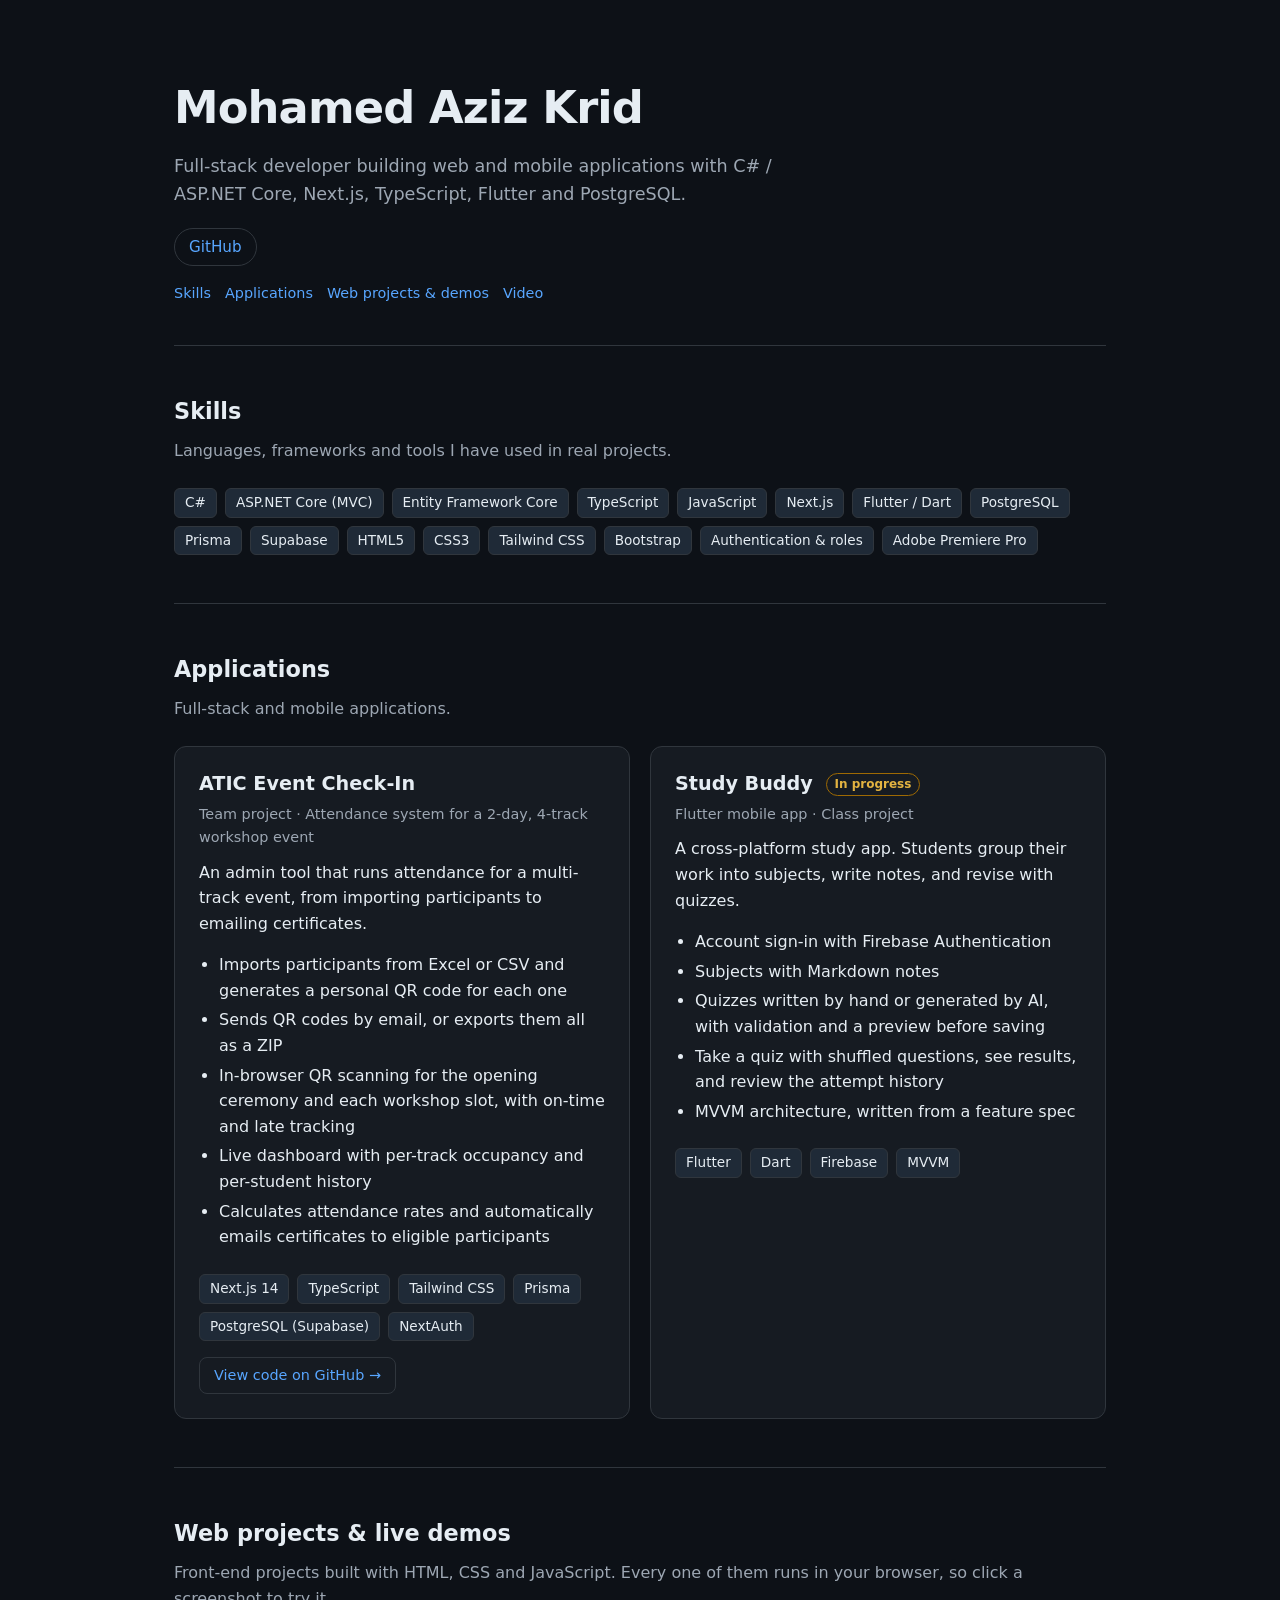
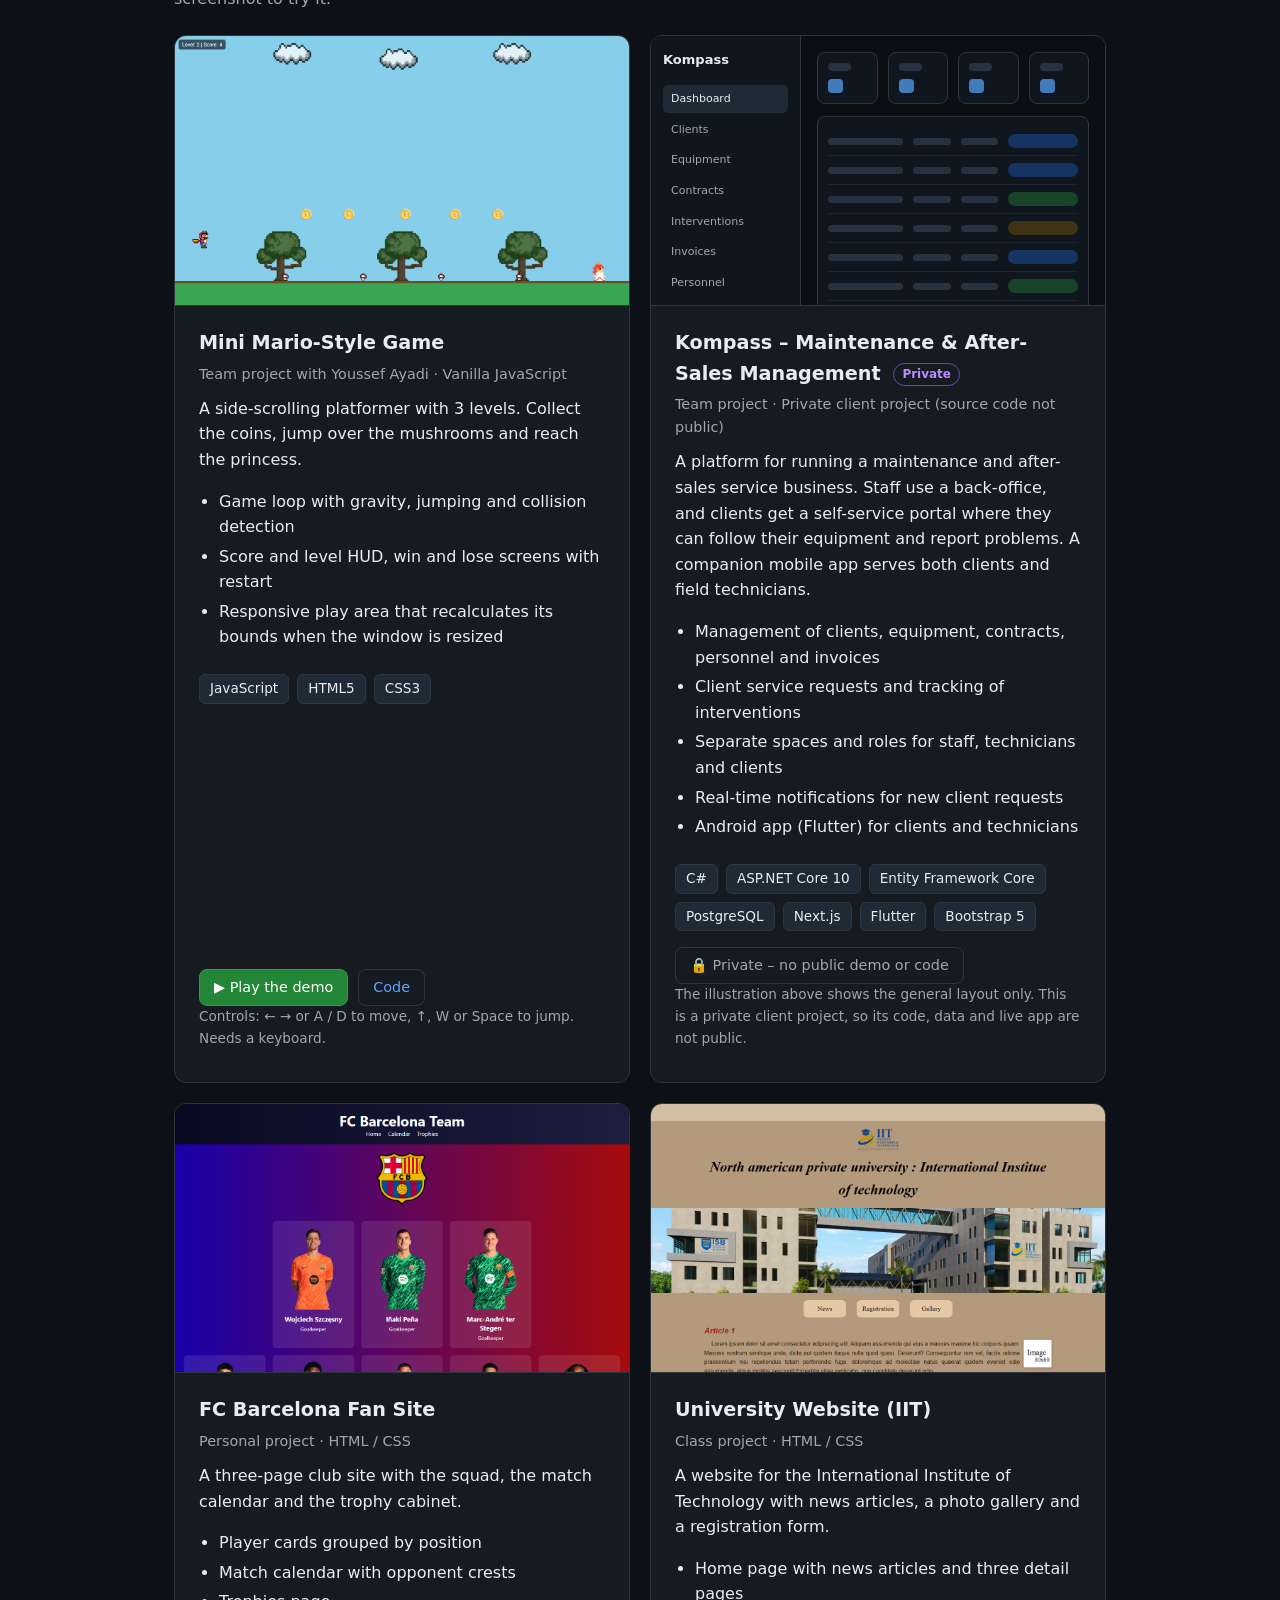
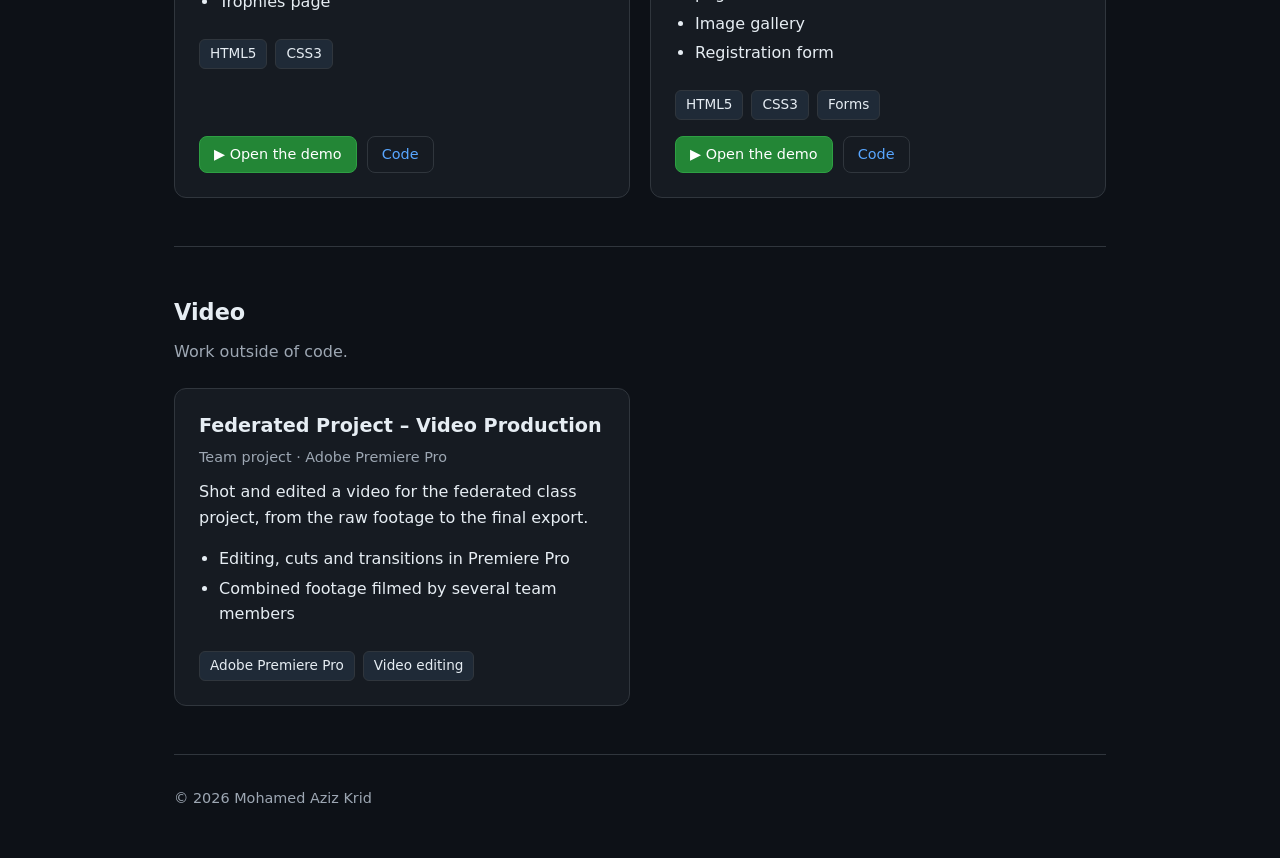
==== index.html @ 58ccea59 "Portfolio: projects, live demos and private Kompass overview Co-Authored-By: Claude Opus 5.5 <norepl" ====
<!DOCTYPE html>
<html lang="en">
<head>
<meta charset="UTF-8">
<meta name="viewport" content="width=device-width, initial-scale=1">
<title>Mohamed Aziz Krid – Portfolio</title>
<meta name="description" content="Portfolio of Mohamed Aziz Krid: web and mobile applications built with ASP.NET Core, Next.js, Flutter and PostgreSQL.">
<style>
:root {
  --bg: #0d1117; --panel: #161b22; --border: #30363d;
  --text: #e6edf3; --muted: #9da7b3; --accent: #58a6ff; --tag: #1f2a37;
}
* { box-sizing: border-box; }
body {
  margin: 0; background: var(--bg); color: var(--text);
  font-family: system-ui, -apple-system, "Segoe UI", Roboto, sans-serif; line-height: 1.6;
}
a { color: var(--accent); text-decoration: none; }
a:hover { text-decoration: underline; }
.wrap { max-width: 980px; margin: 0 auto; padding: 0 24px; }
header { padding: 72px 0 40px; border-bottom: 1px solid var(--border); }
header h1 { margin: 0 0 8px; font-size: clamp(2rem, 5vw, 2.8rem); letter-spacing: -0.02em; }
header p { margin: 0; color: var(--muted); font-size: 1.1rem; max-width: 640px; }
.links { margin-top: 20px; display: flex; gap: 12px; flex-wrap: wrap; }
.links a { border: 1px solid var(--border); padding: 6px 14px; border-radius: 999px; font-size: .95rem; }
nav.jump { margin-top: 16px; font-size: .9rem; color: var(--muted); }
nav.jump a { margin-right: 14px; }
section { padding: 48px 0; border-bottom: 1px solid var(--border); }
h2 { margin: 0 0 8px; font-size: 1.4rem; }
.lead { color: var(--muted); margin: 0 0 24px; }
.skills { display: flex; flex-wrap: wrap; gap: 8px; }
.tag { background: var(--tag); color: var(--text); border: 1px solid var(--border);
  padding: 3px 10px; border-radius: 6px; font-size: .85rem; }
.grid { display: grid; grid-template-columns: repeat(auto-fill, minmax(min(100%, 440px), 1fr)); gap: 20px; }
.project { background: var(--panel); border: 1px solid var(--border); border-radius: 12px;
  overflow: hidden; display: flex; flex-direction: column; }
.project.wide { grid-column: 1 / -1; }
.shot { display: block; aspect-ratio: 16 / 9.5; background: #0b0f14; border-bottom: 1px solid var(--border); overflow: hidden; }
.shot img { width: 100%; height: 100%; object-fit: cover; object-position: top; display: block; transition: transform .3s ease; }
a.shot:hover img { transform: scale(1.03); }
.body { padding: 22px 24px 24px; display: flex; flex-direction: column; flex: 1; }
.project h3 { margin: 0 0 4px; font-size: 1.2rem; }
.meta { color: var(--muted); font-size: .9rem; margin-bottom: 10px; }
.badge { display: inline-block; font-size: .75rem; padding: 1px 8px; border-radius: 999px;
  border: 1px solid #9e6a03; color: #e3b341; margin-left: 6px; vertical-align: middle; }
.badge.private { border-color: #6e40c9; color: #bc8cff; }
.project p { margin: 0 0 8px; }
.project ul { margin: 8px 0; padding-left: 20px; }
.project li { margin-bottom: 4px; }
.project .skills { margin-top: 12px; }
.actions { margin-top: auto; padding-top: 16px; display: flex; gap: 10px; flex-wrap: wrap; }
.btn { border: 1px solid var(--border); padding: 6px 14px; border-radius: 8px; font-size: .9rem; }
.btn.primary { background: #238636; border-color: #2ea043; color: #fff; }
.btn.primary:hover { background: #2ea043; text-decoration: none; }
.note { color: var(--muted); font-size: .85rem; margin-top: 12px; }
/* Kompass overview illustration (no real data) */
.mock { display: grid; grid-template-columns: 150px 1fr; height: 100%; font-size: 11px; color: var(--muted); }
.mock .side { background: #10161e; border-right: 1px solid var(--border); padding: 14px 12px; }
.mock .side b { display: block; color: var(--text); font-size: 13px; margin-bottom: 14px; }
.mock .side span { display: block; padding: 5px 8px; border-radius: 5px; margin-bottom: 3px; }
.mock .side span.on { background: var(--tag); color: var(--text); }
.mock .main { padding: 16px; display: flex; flex-direction: column; gap: 12px; }
.mock .kpis { display: grid; grid-template-columns: repeat(4, 1fr); gap: 10px; }
.mock .kpi { background: #10161e; border: 1px solid var(--border); border-radius: 8px; padding: 10px; }
.mock .kpi i { display: block; height: 8px; width: 60%; background: #263241; border-radius: 4px; margin-bottom: 8px; }
.mock .kpi em { display: block; height: 14px; width: 40%; background: var(--accent); opacity: .7; border-radius: 4px; }
.mock .table { background: #10161e; border: 1px solid var(--border); border-radius: 8px; padding: 10px; flex: 1; }
.mock .row { display: grid; grid-template-columns: 2fr 1fr 1fr 70px; gap: 10px; padding: 7px 0; border-bottom: 1px solid #1c2430; align-items: center; }
.mock .row i { height: 7px; background: #263241; border-radius: 4px; }
.mock .row u { height: 14px; border-radius: 999px; background: #1f6feb55; }
.mock .row:nth-child(3n) u { background: #2ea04355; }
.mock .row:nth-child(4n) u { background: #9e6a0355; }
@media (max-width: 560px) { .mock { grid-template-columns: 1fr; } .mock .side { display: none; } .mock .kpis { grid-template-columns: repeat(2, 1fr); } }
footer { padding: 32px 0 48px; color: var(--muted); font-size: .9rem; }
</style>
</head>
<body>
<div class="wrap">
<header>
  <h1>Mohamed Aziz Krid</h1>
  <p>Full-stack developer building web and mobile applications with C# / ASP.NET Core, Next.js, TypeScript, Flutter and PostgreSQL.</p>
  <div class="links">
    <a href="https://github.com/krid20">GitHub</a>
  </div>
  <nav class="jump"><a href="#skills">Skills</a><a href="#projects">Applications</a><a href="#web">Web projects &amp; demos</a><a href="#media">Video</a></nav>
</header>

<section id="skills">
  <h2>Skills</h2>
  <p class="lead">Languages, frameworks and tools I have used in real projects.</p>
  <div class="skills">
    <span class="tag">C#</span>
    <span class="tag">ASP.NET Core (MVC)</span>
    <span class="tag">Entity Framework Core</span>
    <span class="tag">TypeScript</span>
    <span class="tag">JavaScript</span>
    <span class="tag">Next.js</span>
    <span class="tag">Flutter / Dart</span>
    <span class="tag">PostgreSQL</span>
    <span class="tag">Prisma</span>
    <span class="tag">Supabase</span>
    <span class="tag">HTML5</span>
    <span class="tag">CSS3</span>
    <span class="tag">Tailwind CSS</span>
    <span class="tag">Bootstrap</span>
    <span class="tag">Authentication &amp; roles</span>
    <span class="tag">Adobe Premiere Pro</span>
  </div>
</section>

<section id="projects">
  <h2>Applications</h2>
  <p class="lead">Full-stack and mobile applications.</p>
  <div class="grid">

    

    <article class="project">
      <div class="body">
        <h3>ATIC Event Check-In</h3>
        <div class="meta">Team project · Attendance system for a 2-day, 4-track workshop event</div>
        <p>An admin tool that runs attendance for a multi-track event, from importing participants to emailing certificates.</p>
        <ul>
          <li>Imports participants from Excel or CSV and generates a personal QR code for each one</li>
          <li>Sends QR codes by email, or exports them all as a ZIP</li>
          <li>In-browser QR scanning for the opening ceremony and each workshop slot, with on-time and late tracking</li>
          <li>Live dashboard with per-track occupancy and per-student history</li>
          <li>Calculates attendance rates and automatically emails certificates to eligible participants</li>
        </ul>
        <div class="skills">
          <span class="tag">Next.js 14</span><span class="tag">TypeScript</span><span class="tag">Tailwind CSS</span>
          <span class="tag">Prisma</span><span class="tag">PostgreSQL (Supabase)</span><span class="tag">NextAuth</span>
        </div>
        <div class="actions"><a class="btn" href="https://github.com/ahmedmhiri/atic_check_in">View code on GitHub →</a></div>
      </div>
    </article>

    <article class="project">
      <div class="body">
        <h3>Study Buddy <span class="badge">In progress</span></h3>
        <div class="meta">Flutter mobile app · Class project</div>
        <p>A cross-platform study app. Students group their work into subjects, write notes, and revise with quizzes.</p>
        <ul>
          <li>Account sign-in with Firebase Authentication</li>
          <li>Subjects with Markdown notes</li>
          <li>Quizzes written by hand or generated by AI, with validation and a preview before saving</li>
          <li>Take a quiz with shuffled questions, see results, and review the attempt history</li>
          <li>MVVM architecture, written from a feature spec</li>
        </ul>
        <div class="skills">
          <span class="tag">Flutter</span><span class="tag">Dart</span><span class="tag">Firebase</span><span class="tag">MVVM</span>
        </div>
      </div>
    </article>

  </div>
</section>

<section id="web">
  <h2>Web projects &amp; live demos</h2>
  <p class="lead">Front-end projects built with HTML, CSS and JavaScript. Every one of them runs in your browser, so click a screenshot to try it.</p>
  <div class="grid">

    <article class="project">
      <a class="shot" href="demos/mario/index.html"><img src="img/mario.png" alt="Mini Mario Game screenshot" loading="lazy"></a>
      <div class="body">
        <h3>Mini Mario-Style Game</h3>
        <div class="meta">Team project with Youssef Ayadi · Vanilla JavaScript</div>
        <p>A side-scrolling platformer with 3 levels. Collect the coins, jump over the mushrooms and reach the princess.</p>
        <ul>
          <li>Game loop with gravity, jumping and collision detection</li>
          <li>Score and level HUD, win and lose screens with restart</li>
          <li>Responsive play area that recalculates its bounds when the window is resized</li>
        </ul>
        <div class="skills"><span class="tag">JavaScript</span><span class="tag">HTML5</span><span class="tag">CSS3</span></div>
        <div class="actions">
          <a class="btn primary" href="demos/mario/index.html">▶ Play the demo</a>
          <a class="btn" href="https://github.com/krid20/krid20.github.io/tree/main/demos/mario">Code</a>
        </div>
        <p class="note">Controls: ← → or A / D to move, ↑, W or Space to jump. Needs a keyboard.</p>
      </div>
    </article>

    <article class="project">
      <div class="shot" aria-label="Illustration of the Kompass back-office layout">
        <div class="mock">
          <div class="side">
            <b>Kompass</b>
            <span class="on">Dashboard</span><span>Clients</span><span>Equipment</span><span>Contracts</span><span>Interventions</span><span>Invoices</span><span>Personnel</span>
          </div>
          <div class="main">
            <div class="kpis"><div class="kpi"><i></i><em></em></div><div class="kpi"><i></i><em></em></div><div class="kpi"><i></i><em></em></div><div class="kpi"><i></i><em></em></div></div>
            <div class="table">
              <div class="row"><i></i><i></i><i></i><u></u></div>
              <div class="row"><i></i><i></i><i></i><u></u></div>
              <div class="row"><i></i><i></i><i></i><u></u></div>
              <div class="row"><i></i><i></i><i></i><u></u></div>
              <div class="row"><i></i><i></i><i></i><u></u></div>
              <div class="row"><i></i><i></i><i></i><u></u></div>
            </div>
          </div>
        </div>
      </div>
      <div class="body">
        <h3>Kompass – Maintenance &amp; After-Sales Management <span class="badge private">Private</span></h3>
        <div class="meta">Team project · Private client project (source code not public)</div>
        <p>A platform for running a maintenance and after-sales service business. Staff use a back-office, and clients get a self-service portal where they can follow their equipment and report problems. A companion mobile app serves both clients and field technicians.</p>
        <ul>
          <li>Management of clients, equipment, contracts, personnel and invoices</li>
          <li>Client service requests and tracking of interventions</li>
          <li>Separate spaces and roles for staff, technicians and clients</li>
          <li>Real-time notifications for new client requests</li>
          <li>Android app (Flutter) for clients and technicians</li>
        </ul>
        <div class="skills">
          <span class="tag">C#</span><span class="tag">ASP.NET Core 10</span><span class="tag">Entity Framework Core</span>
          <span class="tag">PostgreSQL</span><span class="tag">Next.js</span><span class="tag">Flutter</span><span class="tag">Bootstrap 5</span>
        </div>
        <div class="actions"><span class="btn" style="color:var(--muted);cursor:default">&#128274; Private &ndash; no public demo or code</span></div>
        <p class="note">The illustration above shows the general layout only. This is a private client project, so its code, data and live app are not public.</p>
      </div>
    </article>

    <article class="project">
      <a class="shot" href="demos/barca/index.html"><img src="img/barca.png" alt="FC Barcelona fan site screenshot" loading="lazy"></a>
      <div class="body">
        <h3>FC Barcelona Fan Site</h3>
        <div class="meta">Personal project · HTML / CSS</div>
        <p>A three-page club site with the squad, the match calendar and the trophy cabinet.</p>
        <ul>
          <li>Player cards grouped by position</li>
          <li>Match calendar with opponent crests</li>
          <li>Trophies page</li>
        </ul>
        <div class="skills"><span class="tag">HTML5</span><span class="tag">CSS3</span></div>
        <div class="actions">
          <a class="btn primary" href="demos/barca/index.html">▶ Open the demo</a>
          <a class="btn" href="https://github.com/krid20/krid20.github.io/tree/main/demos/barca">Code</a>
        </div>
      </div>
    </article>

    <article class="project">
      <a class="shot" href="demos/university/index.html"><img src="img/university.png" alt="University website screenshot" loading="lazy"></a>
      <div class="body">
        <h3>University Website (IIT)</h3>
        <div class="meta">Class project · HTML / CSS</div>
        <p>A website for the International Institute of Technology with news articles, a photo gallery and a registration form.</p>
        <ul>
          <li>Home page with news articles and three detail pages</li>
          <li>Image gallery</li>
          <li>Registration form</li>
        </ul>
        <div class="skills"><span class="tag">HTML5</span><span class="tag">CSS3</span><span class="tag">Forms</span></div>
        <div class="actions">
          <a class="btn primary" href="demos/university/index.html">▶ Open the demo</a>
          <a class="btn" href="https://github.com/krid20/krid20.github.io/tree/main/demos/university">Code</a>
        </div>
      </div>
    </article>

  </div>
</section>

<section id="media">
  <h2>Video</h2>
  <p class="lead">Work outside of code.</p>
  <div class="grid">
    <article class="project">
      <div class="body">
        <h3>Federated Project – Video Production</h3>
        <div class="meta">Team project · Adobe Premiere Pro</div>
        <p>Shot and edited a video for the federated class project, from the raw footage to the final export.</p>
        <ul>
          <li>Editing, cuts and transitions in Premiere Pro</li>
          <li>Combined footage filmed by several team members</li>
        </ul>
        <div class="skills"><span class="tag">Adobe Premiere Pro</span><span class="tag">Video editing</span></div>
      </div>
    </article>
  </div>
</section>

<footer>
  © 2026 Mohamed Aziz Krid
</footer>
</div>
</body>
</html>
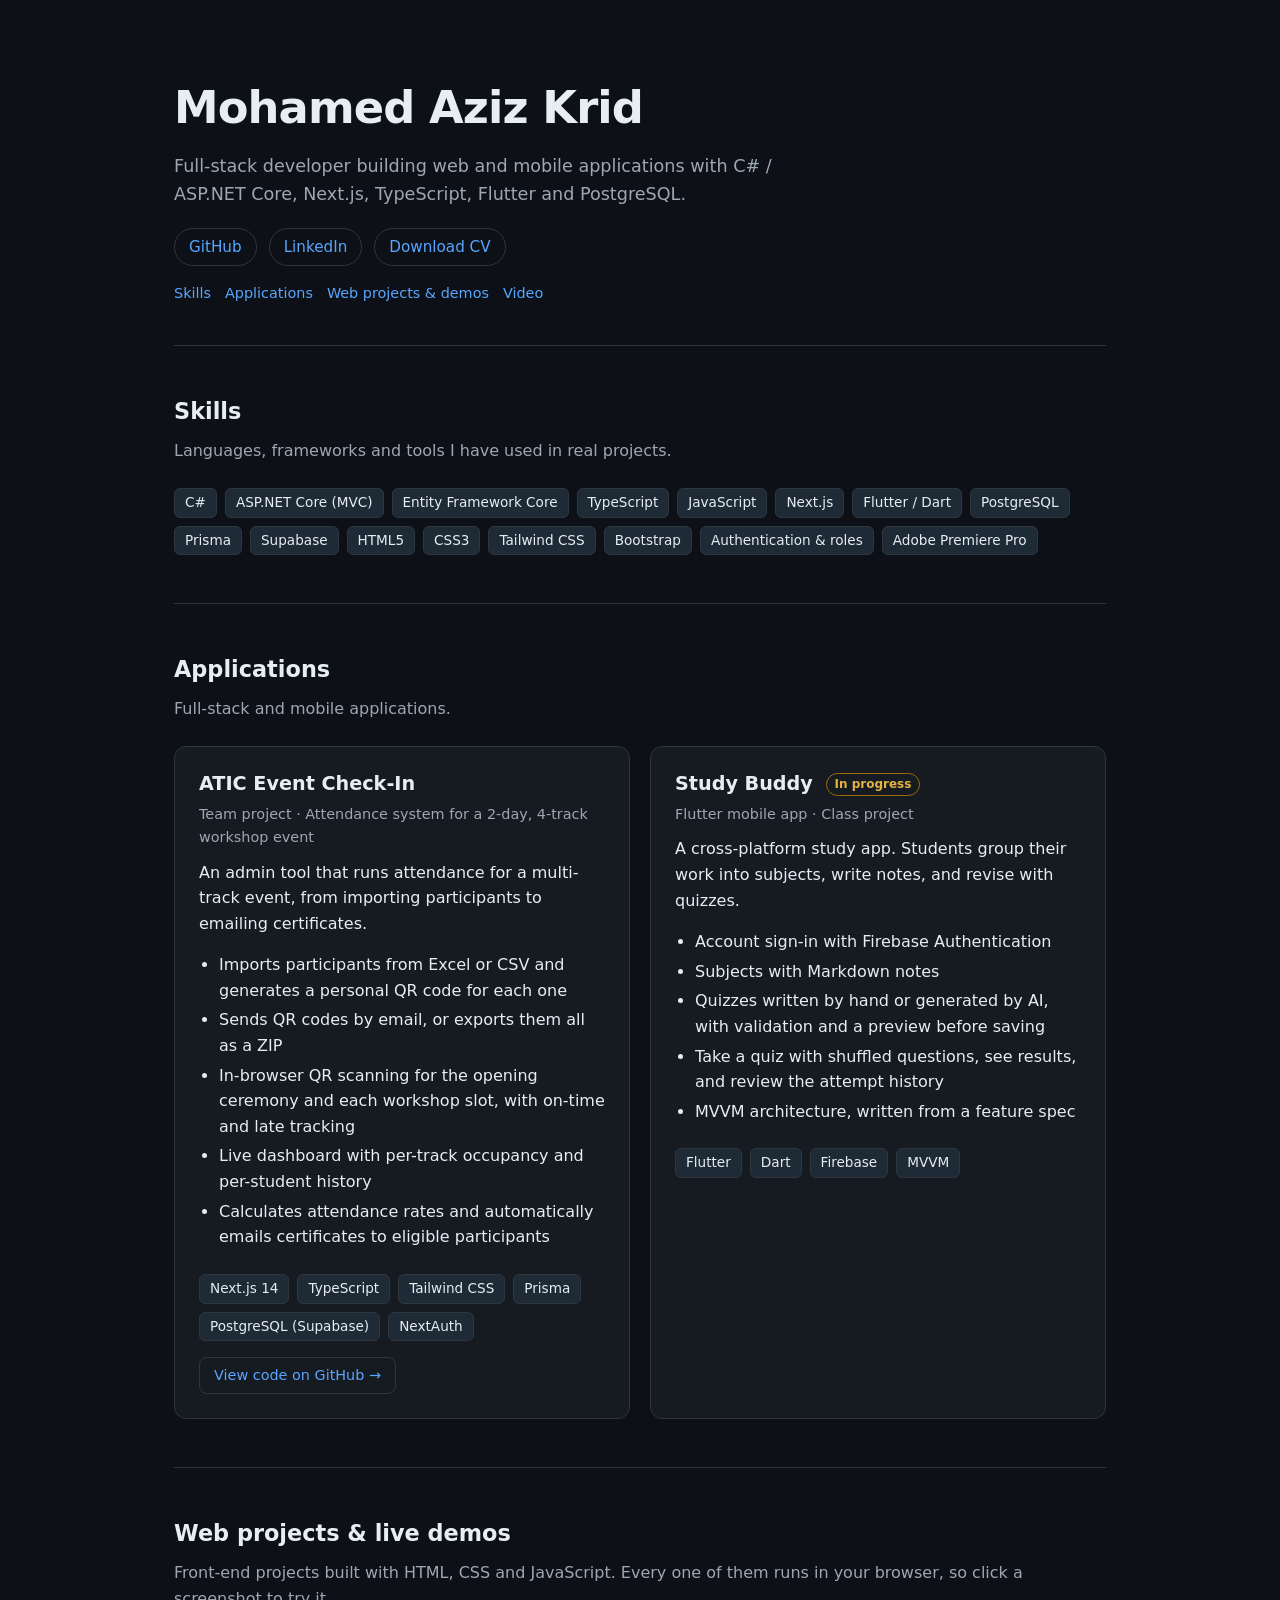
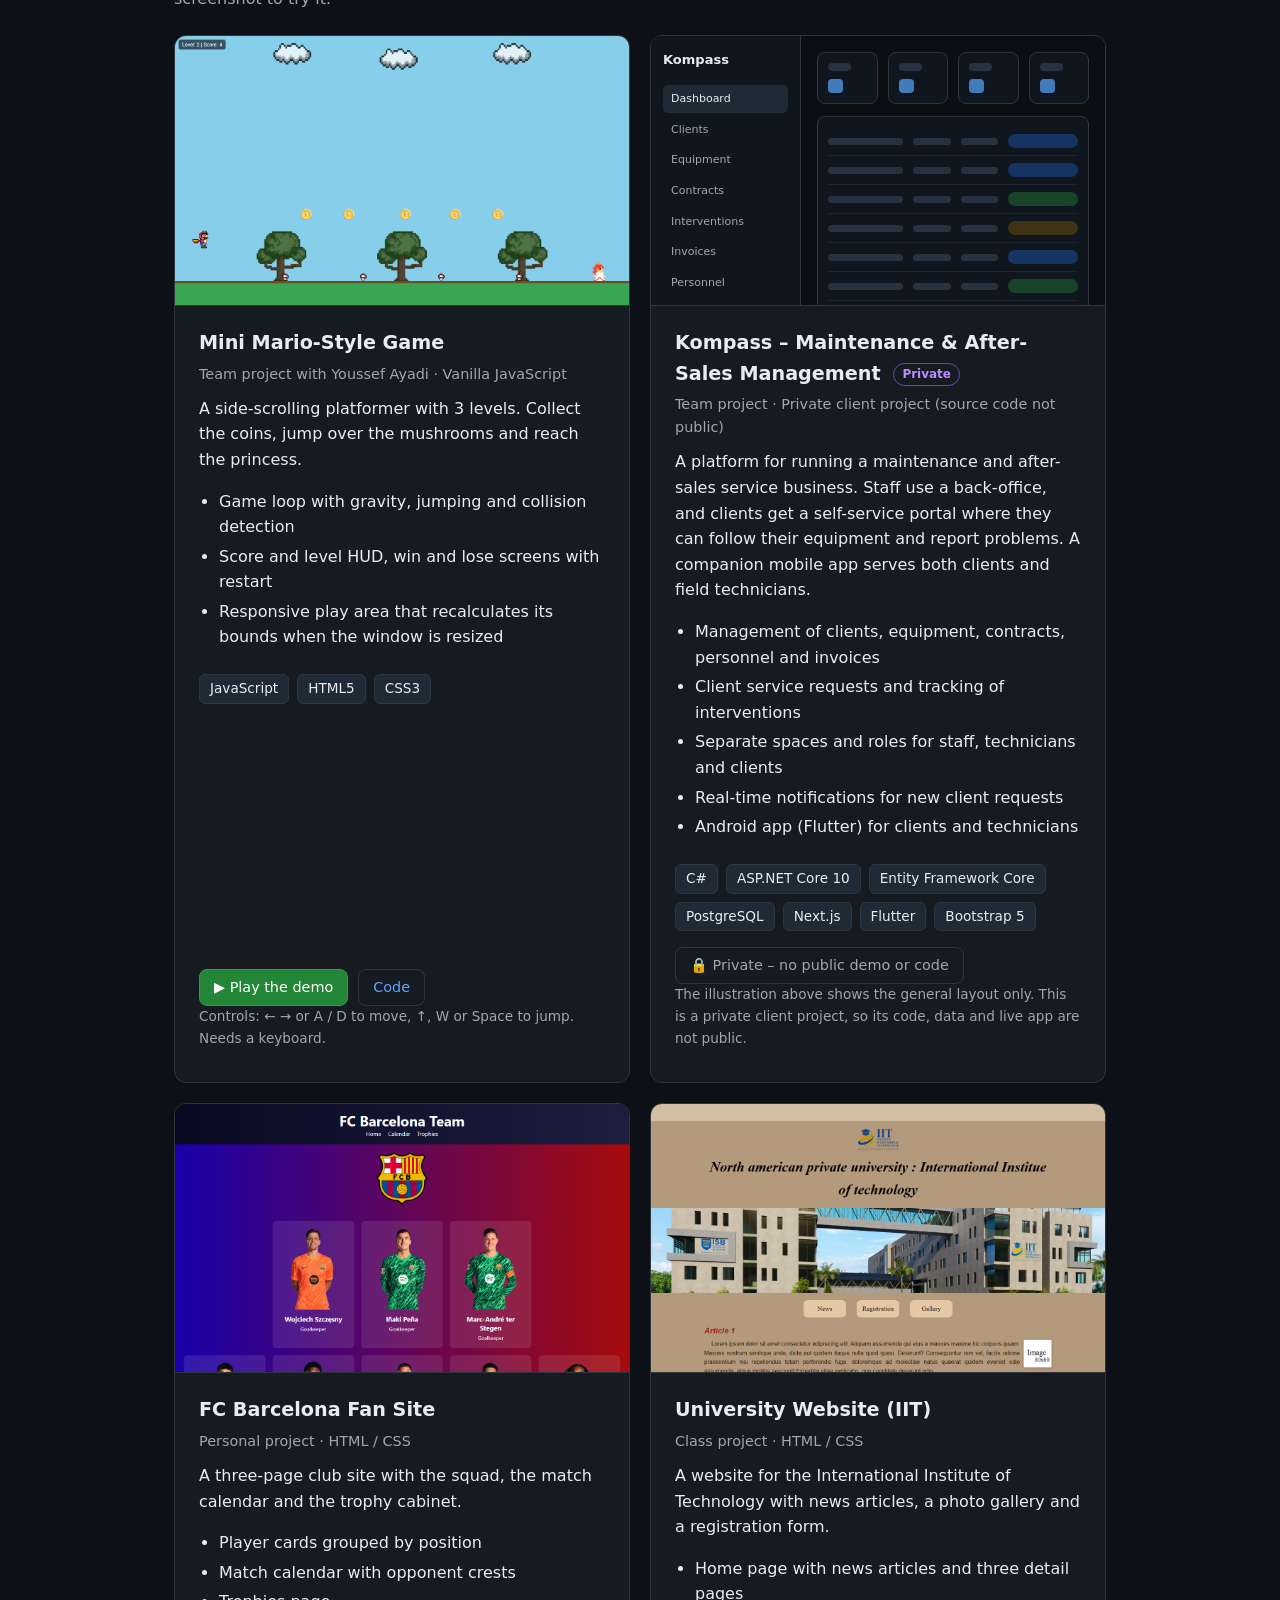
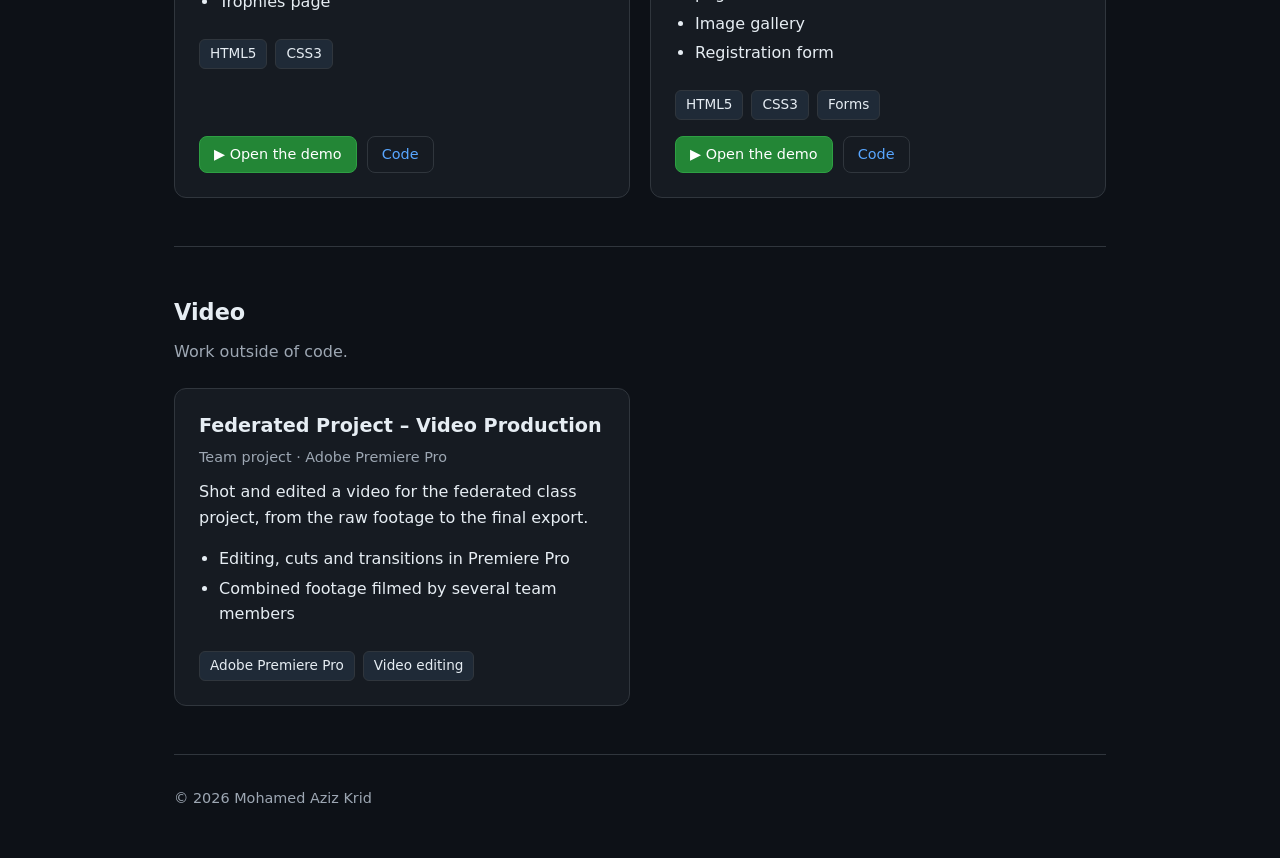
==== commit 9bec2304: "Add LinkedIn and CV links Co-Authored-By: Claude Opus 5.5 <noreply@anthropic.com>" ====
--- a/index.html
+++ b/index.html
@@ -81,6 +81,8 @@
   <p>Full-stack developer building web and mobile applications with C# / ASP.NET Core, Next.js, TypeScript, Flutter and PostgreSQL.</p>
   <div class="links">
     <a href="https://github.com/krid20">GitHub</a>
+    <a href="https://www.linkedin.com/in/mohamed-aziz-krid-b9472b322/">LinkedIn</a>
+    <a href="cv.pdf" download="Mohamed-Aziz-Krid-CV.pdf">Download CV</a>
   </div>
   <nav class="jump"><a href="#skills">Skills</a><a href="#projects">Applications</a><a href="#web">Web projects &amp; demos</a><a href="#media">Video</a></nav>
 </header>
